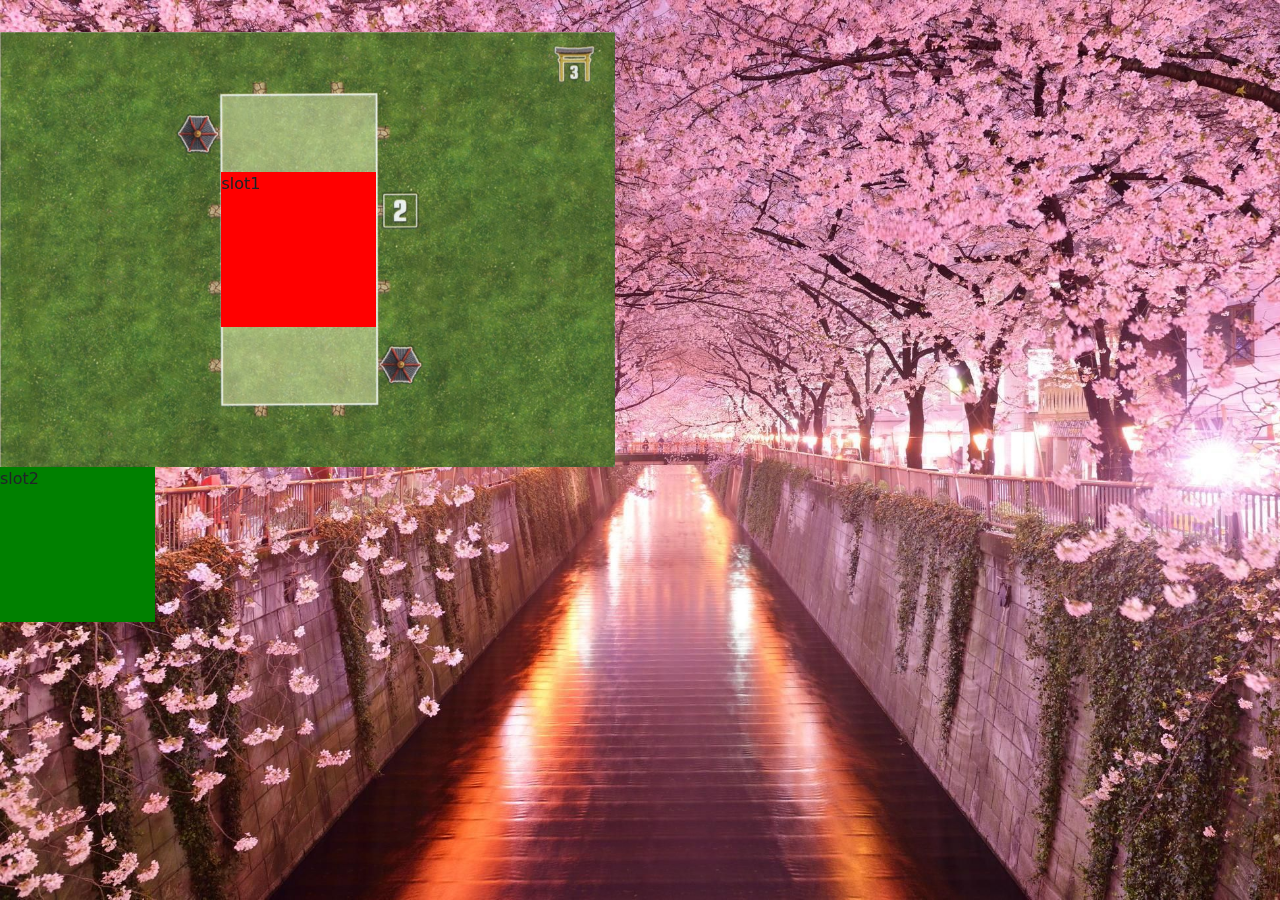
==== desafios/desafio3.html @ ccf7da28 "Fixing errors" ====
<!DOCTYPE html>
<html lang="en">
    <head>
        <meta charset="UTF-8">
        <meta http-equiv="X-UA-Compatible" content="IE=edge">
        <meta name="viewport" content="width=device-width, initial-scale=1.0">
        <!-- SEO -->
        <meta name="description"
        content="Brains Jardin Japones, juego de mesa de Reiner Knizzia">
        <meta name="keywords" content="juego de mesa, juego, brains, jardin japones, reiner knizzia, pegasus.de, laberinto, logica, hobbie, boardgame, boardgames">
        <!-- TITULO -->
        <title>Puzzles</title>
        <!-- FAVICON -->
        <link rel="shortcut icon" href="assets/img/ico/brain-logo.png" type="image/x-icon">
        <!-- TIPOGRAFIAS -->
        <link rel="preconnect" href="https://fonts.googleapis.com">
        <link rel="preconnect" href="https://fonts.gstatic.com" crossorigin>
        <link href="https://fonts.googleapis.com/css2?family=Acme&family=Bangers&family=Bebas+Neue&family=Caveat:wght@500;700&family=Fascinate&family=Indie+Flower&family=Kdam+Thmor+Pro&family=Mali:ital,wght@0,200;0,600;1,400&family=Merriweather:ital,wght@0,300;1,300&family=Montserrat:wght@100&family=Noto+Serif+JP:wght@500&family=Oleo+Script:wght@400;700&family=Orbitron:wght@400;500;700&family=PT+Mono&family=Permanent+Marker&family=Potta+One&family=Press+Start+2P&family=Rubik+Moonrocks&family=Russo+One&family=Sacramento&family=Shadows+Into+Light&family=Source+Code+Pro:ital,wght@0,500;0,800;1,500&family=Special+Elite&family=Stick+No+Bills:wght@200;800&family=Yellowtail&display=swap" rel="stylesheet"> 
        <!-- ESTILOS -->
        <link REL=StyleSheet HREF="../css/estilos.css" TYPE="text/css" MEDIA=screen>
        <!-- BOOTSTRAP -->
        <link rel="stylesheet" href="../libs/bootstrap/css/bootstrap.min.css">
    </head>


<body>



<main>

    <div id="juego">
        <div id="zonaDeJuego">
            <img src="../assets/img/niveles/nivel3.png" alt="" id="mapaSeleccionado">
            <div id="slot1">slot1</div>
            <div id="slot2">slot2</div>
        </div>
    </div>
    
</main>


    <script src="../js/script.js"></script>
    <script src="../libs/bootstrap/js/bootstrap.min.js"></script>
</body>
</html>
---- css/estilos.css ----
/*--------------- VARIABLES ---------------*/
/* Colores */
/* Fuentes */
/*------------FIN VARIABLES-------------*/
#slot1 {
  background-color: red;
  position: absolute;
  height: 155px;
  width: 155px;
  left: 221px;
  top: 172px; }
  #slot1:hover {
    background-color: rgba(250, 16, 16, 0.067); }
  #slot1:active {
    background-image: url("../assets/img/fichas/ficha1.png");
    background-size: cover; }

#slot2 {
  background-color: green;
  position: absolute;
  height: 155px;
  width: 155px; }
  #slot2:hover {
    background-color: rgba(250, 16, 16, 0.067); }
  #slot2:active {
    background-image: url("../assets/img/fichas/ficha1.png");
    background-size: cover; }

/*
@import 'base/reset';
@import 'utilities/mixins';
/*----------SECCION LAYOUT ----------*/
/* @import 'layout/grid';
@import 'layout/header';
@import 'layout/main';
@import 'layout/footer'; */
/*----------SECCION ELEMENTOS ----------*/
/* @import 'components/logo';
@import 'components/nav';
@import 'components/redes';
@import 'components/whatsapp'; */
/*----------SECCION HTMLs ----------*/
/* @import 'views/unete_al_equipo';

@import 'views/productos';
@import 'views/quienes_somos';
@import 'views/ver_carrito'; */
/*---------- SECCION MEDIA QUERIES ----------*/
/* @import ''; */
/* FUENTES PRINCIPALES 
    font-family: 'Orbitron', sans-serif;
    font-family: 'Shadows Into Light', cursive;
    font-family: 'Special Elite', cursive;
    font-family: 'Stick No Bills', sans-serif;
    font-family: 'Press Start 2P', cursive;
    */
/* SECUNDARIAS
    font-family: 'Acme', sans-serif;
    font-family: 'Bangers', cursive;
    font-family: 'Bebas Neue', cursive;
    font-family: 'Caveat', cursive;
    font-family: 'Fascinate', cursive;
    font-family: 'Indie Flower', cursive;
    font-family: 'Kdam Thmor Pro', sans-serif;
    font-family: 'Mali', cursive;
    font-family: 'Merriweather', serif;
    font-family: 'Montserrat', sans-serif;
    font-family: 'Noto Serif JP', serif;
    font-family: 'Oleo Script', cursive;
    font-family: 'Orbitron', sans-serif;
    font-family: 'Permanent Marker', cursive;
    font-family: 'Potta One', cursive;
    font-family: 'Press Start 2P', cursive;
    font-family: 'PT Mono', monospace;
    font-family: 'Rubik Moonrocks', cursive;
    font-family: 'Russo One', sans-serif;
    font-family: 'Sacramento', cursive;
    font-family: 'Shadows Into Light', cursive;
    font-family: 'Source Code Pro', monospace;
    font-family: 'Special Elite', cursive;
    font-family: 'Stick No Bills', sans-serif;
    font-family: 'Yellowtail', cursive;
*/
* {
  margin: 0;
  padding: 0;
  text-decoration: none;
  list-style: none;
  box-sizing: border-box; }

html {
  height: auto; }

body {
  font-family: "Roboto Mono", monospace;
  background-image: url("../assets/img/background/background4.jpg");
  background-attachment: fixed;
  background-size: cover;
  height: 100%;
  min-height: 100%; }

.main {
  min-height: 80vh;
  display: flex;
  flex-direction: column;
  align-items: center; }

#juego {
  display: flex;
  margin-top: 2em;
  margin-bottom: 2em; }

#mapaAnterior, #mapaSiguiente {
  background-color: #d14ea5cc;
  margin: 0 1em 0 1em; }

.instrucciones {
  background-color: #d14ea5cc;
  margin: 5em;
  padding: 2em;
  border-radius: 1em;
  color: #fde7f8;
  font-size: 2em;
  font-family: 'Caveat', cursive; }

.subtitulo {
  text-align: center;
  text-shadow: #400242 0px 0px 8px;
  font-size: larger; }

#fichas {
  display: flex;
  margin-bottom: 2em; }

#fichas div {
  transform: scale(0.8);
  margin: 0 -1em 0 -1em;
  border: 0.3em solid #400242; }

#botonesDeGiro {
  display: flex; }

#botonesDeGiro button {
  margin: 0 3em 2em 3em; }

.titulo {
  color: #fde7f8;
  font-weight: bold;
  text-shadow: #ec0785 0px 0px 0.2em; }

.btnJuego {
  text-align: center;
  display: inline-block;
  font-size: 1em;
  padding: 1em 2em;
  transition-duration: 0.4s;
  background-color: #fed5ff;
  color: #f54242d0;
  border: 0.2em solid #f396e3;
  text-transform: uppercase;
  font-weight: bold;
  width: 100%;
  height: 100%; }
  .btnJuego:hover {
    background-color: #d14ea5cc;
    color: #fde7f8; }

.btnGirar {
  border-radius: 100%;
  width: 40px;
  height: 40px;
  color: #f8d3e7;
  text-shadow: #400240 0px 0px 0.2em;
  font-size: 1.8em;
  font-family: 'Special Elite', cursive;
  background-color: #ee09b5cc;
  border-color: #f396e3; }

nav ul {
  display: flex;
  justify-content: space-around;
  background-color: #d14ea5cc;
  height: 2em;
  align-items: center;
  font-family: 'Kdam Thmor Pro', sans-serif;
  font-weight: bolder; }

nav ul a:visited {
  color: #fde7f8; }

nav ul a:active {
  color: #f54242d0; }

#sesion {
  background-color: #0000;
  border: 0; }

.sessionContainer {
  display: flex;
  width: 100%;
  justify-self: center;
  justify-content: space-evenly; }

.btnSession {
  max-width: 300px;
  min-width: 200px;
  width: 100%;
  margin: 1em 0 1em 0;
  text-align: center;
  display: inline-block;
  font-size: 1em;
  padding: 1em 2em;
  transition-duration: 0.4s;
  background-color: #fed5ff;
  color: #f54242d0;
  border: 2px solid #f396e3;
  text-transform: uppercase;
  font-weight: bold; }

.btnSession:hover {
  background-color: #d14ea5cc;
  color: #fde7f8; }

#instrucciones {
  margin: 1em 3em 1em 3em;
  font-family: 'Kdam Thmor Pro', sans-serif;
  color: #fde7f8;
  background-color: #d14ea5cc;
  border-radius: 1em;
  padding: 1em 1em 0.5em 1em; }

.footer {
  color: #fde7f8;
  background-color: #d14ea5cc;
  padding: 1em; }

.footer h6 {
  font-size: small;
  line-height: 1em; }

#sesionForm {
  background-color: #d14ea5cc;
  text-align: center;
  border-radius: 2em; }

/* ---------- LOADER ---------- */
/* .loader {
    width: 96px;
    box-sizing: content-box;
    height: 48px;
    background: #6e972c;
    border-color: #bfe0a0;
    border-style: solid;
    border-width: 2px 2px 50px 2px;
    border-radius: 100%;
    position: relative;
    animation: 3s yinYang linear infinite;
  }
  .loader:before {
    content: "";
    position: absolute;
    top: 50%;
    left: 0;
    background: #6e972c;
    border: 18px solid #bfe0a0;
    border-radius: 100%;
    width: 12px;
    height: 12px;
    box-sizing: content-box;
  }
  .loader:after {
    content: "";
    position: absolute;
    top: 50%;
    left: 50%;
    background: #bfe0a0;
    border: 18px solid #6e972c;
    border-radius: 100%;
    width: 12px;
    height: 12px;
    box-sizing: content-box;
  }
  @keyframes yinYang {
    100%{transform: rotate(360deg)}
  } */
/* ---------- FIN LOADER ---------- */
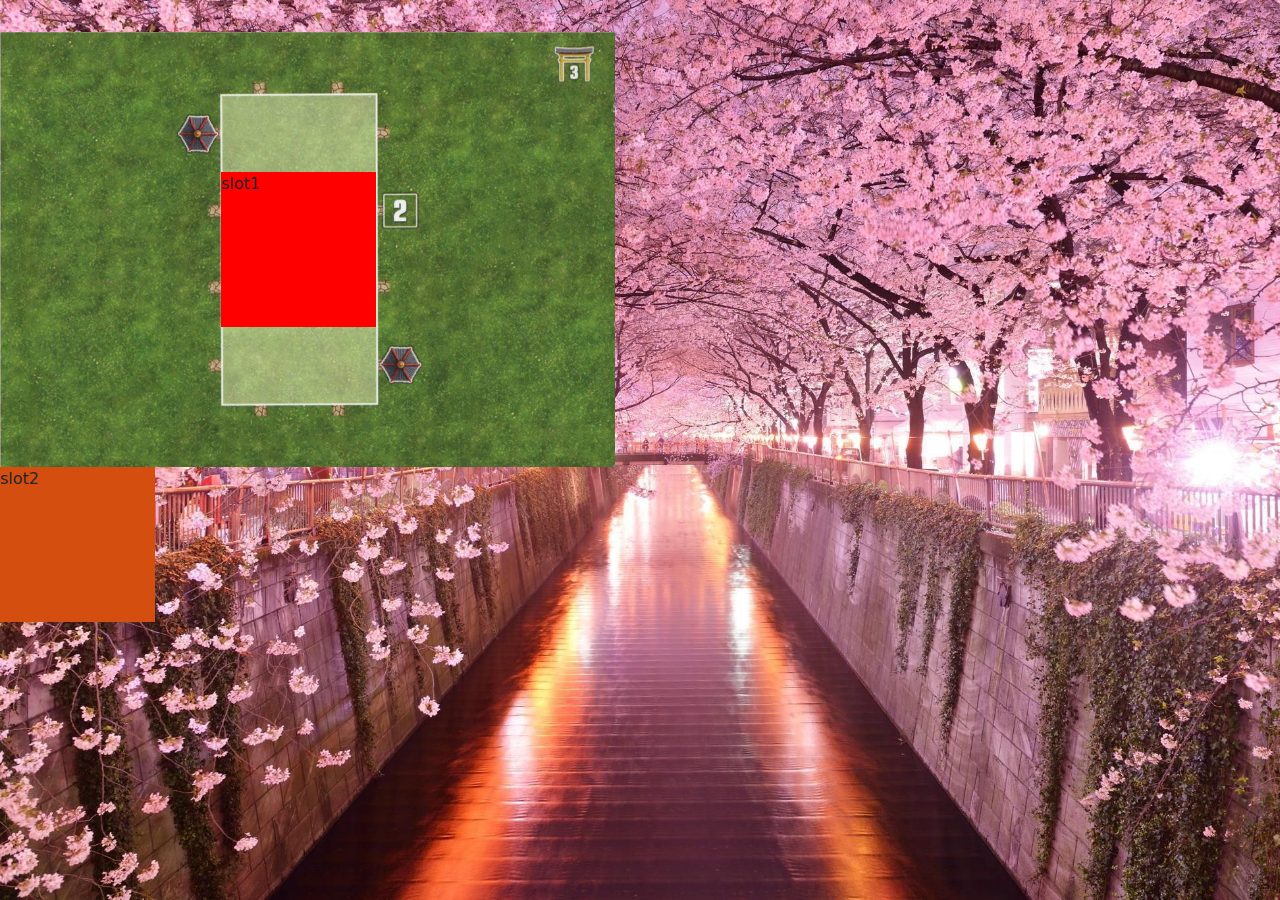
==== commit 47f7db35: "UPDATE" ====
--- a/desafios/desafio3.html
+++ b/desafios/desafio3.html
@@ -18,17 +18,14 @@
         <link href="https://fonts.googleapis.com/css2?family=Acme&family=Bangers&family=Bebas+Neue&family=Caveat:wght@500;700&family=Fascinate&family=Indie+Flower&family=Kdam+Thmor+Pro&family=Mali:ital,wght@0,200;0,600;1,400&family=Merriweather:ital,wght@0,300;1,300&family=Montserrat:wght@100&family=Noto+Serif+JP:wght@500&family=Oleo+Script:wght@400;700&family=Orbitron:wght@400;500;700&family=PT+Mono&family=Permanent+Marker&family=Potta+One&family=Press+Start+2P&family=Rubik+Moonrocks&family=Russo+One&family=Sacramento&family=Shadows+Into+Light&family=Source+Code+Pro:ital,wght@0,500;0,800;1,500&family=Special+Elite&family=Stick+No+Bills:wght@200;800&family=Yellowtail&display=swap" rel="stylesheet"> 
         <!-- ESTILOS -->
         <link REL=StyleSheet HREF="../css/estilos.css" TYPE="text/css" MEDIA=screen>
+        <!-- SCRIPT -->
+        <script src="../js/script.js"></script>
         <!-- BOOTSTRAP -->
         <link rel="stylesheet" href="../libs/bootstrap/css/bootstrap.min.css">
     </head>
-
-
 <body>
 
-
-
 <main>
-
     <div id="juego">
         <div id="zonaDeJuego">
             <img src="../assets/img/niveles/nivel3.png" alt="" id="mapaSeleccionado">
@@ -40,7 +37,6 @@
 </main>
 
 
-    <script src="../js/script.js"></script>
     <script src="../libs/bootstrap/js/bootstrap.min.js"></script>
 </body>
 </html>--- a/css/estilos.css
+++ b/css/estilos.css
@@ -2,6 +2,199 @@
 /* Colores */
 /* Fuentes */
 /*------------FIN VARIABLES-------------*/
+/*RESET y ESTILOS GENERALES*/
+* {
+  margin: 0;
+  padding: 0;
+  text-decoration: none;
+  list-style: none;
+  box-sizing: border-box; }
+
+html {
+  height: auto;
+  width: 100%; }
+
+body {
+  font-family: "Roboto Mono", monospace;
+  background-image: url("../assets/img/background/background4.jpg");
+  background-attachment: fixed;
+  background-size: cover;
+  height: 100%;
+  min-height: 100%; }
+
+.titulo {
+  color: #fde7f8;
+  font-weight: bold;
+  text-shadow: #ec0785 0px 0px 0.2em; }
+
+/*FIN ESTILOS GENERALES*/
+/*----------SECCION LAYOUT ----------*/
+/* MAIN */
+.main {
+  min-height: 80vh;
+  display: flex;
+  flex-direction: column;
+  align-items: center; }
+
+/* 
+.main {
+    grid-area: main;
+    margin-left: 4rem;
+    margin-right: 4rem;
+    padding-top: 2em;
+    padding-bottom: 2em;
+    &__seccion{
+        display: flex;}
+    &__img--left {
+        width: 20rem;
+        height: 20rem;
+        border-radius: 1rem;
+        margin-right: 4rem;}
+    &__seccion img {
+        border: 10px;
+        padding: 0;}
+    &__img--right {
+        margin-left: 4rem;
+        right: 0;
+        width: 20rem;
+        height: 20rem;
+        border-radius: 1rem;}  
+    & p{
+        text-align: justify;
+        text-overflow: inherit;}  
+} */
+/*   FOOTER                                                    */
+.footer {
+  color: #fde7f8;
+  background-color: #d14ea5cc;
+  padding: 1em; }
+
+.footer h6 {
+  font-size: small;
+  line-height: 1em; }
+
+/* .footer {
+    grid-area: footer;
+    background-image: url(/assets/img/background.jpg);
+    background-color: black;
+    background-position: 0rem;
+    background-repeat: no-repeat;
+    width: 100%;
+    font-family: 'Times New Roman', Times, serif;
+    font-size: x-small;
+    color: $color-primario;
+    height: auto;
+    &--principal {
+        display: flex;
+        color: $color-primario;
+        width: 100%;
+        font-family: 'Times New Roman', Times, serif;
+        font-size: 0.6rem;}
+    &--inferior {
+        grid-area: footer--inferior;
+        display: flex;
+        color: #d2e0bd;
+        background-color: $color-primario--alfa;
+        width: 100%;
+        height: 2rem;
+        font-family: 'Times New Roman', Times, serif;
+        font-size: 1rem;
+        justify-content: center;
+        align-items: center;}
+        a{
+            &:visited {
+            color: $color-primario;
+            text-decoration: none;}
+            &:hover {
+            color: red;
+            text-decoration: none;}  
+            &:active {
+            color: #dfc;
+            text-decoration: none;}
+            &:link {
+            color: $color-primario;
+            text-decoration: none;}}
+    &__columna--izquierda {
+        text-align: justify;
+        padding: 0.5rem;
+        width: 40%;
+        background-color: #a8ca7411;}
+    &__columna--centro {
+        padding: 0.5rem;
+        background-color: #a8ca7411;
+        flex-grow: 2;
+        div{ 
+            display: flex;
+            a {
+            display: flex;
+            align-items: center;
+            padding: 0.1;}
+            p {
+            display: inline-block;}
+        &:hover>* {
+            scale: 1.2;}}}
+    &__columna--derecha {
+        padding: 0.5rem;
+        width: auto;
+        background-color: #a8ca7411;}
+} */
+/*----------SECCION ELEMENTOS ----------*/
+/*-------------------------------- NAVEGADOR ----------------------------------- */
+nav ul {
+  display: flex;
+  justify-content: space-around;
+  background-color: #d14ea5cc;
+  height: 2em;
+  align-items: center;
+  font-family: 'Kdam Thmor Pro', sans-serif;
+  font-weight: bolder; }
+
+nav ul a:visited {
+  color: #fde7f8; }
+
+nav ul a:active {
+  color: #f54242d0; }
+
+/* 
+ .navegador {
+    grid-area: navegador;
+    border: $color-primario;
+    background-color: gray;
+    position: sticky;
+    top: 0vh;
+    z-index: 99;
+    a{
+        text-decoration: none;
+    &:visited {
+        color: rgb(217, 226, 202);}
+    &:hover {
+        color: green;}
+    &:active {
+        color: black;}
+    &:link {
+        color: rgb(217, 226, 202);}}
+    &__menu {
+        width: 100%;
+        position: relative;
+        display: flex;
+        justify-content: space-around;
+        li {
+            transition: 0.4s;
+            &:hover {
+                transform: scale(1.2);
+                background: rgb(218, 243, 118);}}
+            &--responsive {
+                display: none;
+                li{
+            &:hover {
+                background-color: $color-secundario--alfa;}}}}
+} 
+*/
+/* NAVEGADOR RESPONSIVE*/
+/* .fa-bars {
+    display: none;
+} */
+/*----------SECCION HTMLs ----------*/
 #slot1 {
   background-color: red;
   position: absolute;
@@ -16,7 +209,7 @@
     background-size: cover; }
 
 #slot2 {
-  background-color: green;
+  background-color: #d44e10;
   position: absolute;
   height: 155px;
   width: 155px; }
@@ -26,94 +219,6 @@
     background-image: url("../assets/img/fichas/ficha1.png");
     background-size: cover; }
 
-/*
-@import 'base/reset';
-@import 'utilities/mixins';
-/*----------SECCION LAYOUT ----------*/
-/* @import 'layout/grid';
-@import 'layout/header';
-@import 'layout/main';
-@import 'layout/footer'; */
-/*----------SECCION ELEMENTOS ----------*/
-/* @import 'components/logo';
-@import 'components/nav';
-@import 'components/redes';
-@import 'components/whatsapp'; */
-/*----------SECCION HTMLs ----------*/
-/* @import 'views/unete_al_equipo';
-
-@import 'views/productos';
-@import 'views/quienes_somos';
-@import 'views/ver_carrito'; */
-/*---------- SECCION MEDIA QUERIES ----------*/
-/* @import ''; */
-/* FUENTES PRINCIPALES 
-    font-family: 'Orbitron', sans-serif;
-    font-family: 'Shadows Into Light', cursive;
-    font-family: 'Special Elite', cursive;
-    font-family: 'Stick No Bills', sans-serif;
-    font-family: 'Press Start 2P', cursive;
-    */
-/* SECUNDARIAS
-    font-family: 'Acme', sans-serif;
-    font-family: 'Bangers', cursive;
-    font-family: 'Bebas Neue', cursive;
-    font-family: 'Caveat', cursive;
-    font-family: 'Fascinate', cursive;
-    font-family: 'Indie Flower', cursive;
-    font-family: 'Kdam Thmor Pro', sans-serif;
-    font-family: 'Mali', cursive;
-    font-family: 'Merriweather', serif;
-    font-family: 'Montserrat', sans-serif;
-    font-family: 'Noto Serif JP', serif;
-    font-family: 'Oleo Script', cursive;
-    font-family: 'Orbitron', sans-serif;
-    font-family: 'Permanent Marker', cursive;
-    font-family: 'Potta One', cursive;
-    font-family: 'Press Start 2P', cursive;
-    font-family: 'PT Mono', monospace;
-    font-family: 'Rubik Moonrocks', cursive;
-    font-family: 'Russo One', sans-serif;
-    font-family: 'Sacramento', cursive;
-    font-family: 'Shadows Into Light', cursive;
-    font-family: 'Source Code Pro', monospace;
-    font-family: 'Special Elite', cursive;
-    font-family: 'Stick No Bills', sans-serif;
-    font-family: 'Yellowtail', cursive;
-*/
-* {
-  margin: 0;
-  padding: 0;
-  text-decoration: none;
-  list-style: none;
-  box-sizing: border-box; }
-
-html {
-  height: auto; }
-
-body {
-  font-family: "Roboto Mono", monospace;
-  background-image: url("../assets/img/background/background4.jpg");
-  background-attachment: fixed;
-  background-size: cover;
-  height: 100%;
-  min-height: 100%; }
-
-.main {
-  min-height: 80vh;
-  display: flex;
-  flex-direction: column;
-  align-items: center; }
-
-#juego {
-  display: flex;
-  margin-top: 2em;
-  margin-bottom: 2em; }
-
-#mapaAnterior, #mapaSiguiente {
-  background-color: #d14ea5cc;
-  margin: 0 1em 0 1em; }
-
 .instrucciones {
   background-color: #d14ea5cc;
   margin: 5em;
@@ -123,30 +228,41 @@
   font-size: 2em;
   font-family: 'Caveat', cursive; }
 
+#juego {
+  display: flex;
+  margin-top: 2em;
+  margin-bottom: 2em; }
+
+#mapaAnterior, #mapaSiguiente {
+  background-color: #d14ea5cc;
+  margin: 0 1em 0 1em; }
+
 .subtitulo {
   text-align: center;
   text-shadow: #400242 0px 0px 8px;
   font-size: larger; }
 
-#fichas {
+#divFichas {
   display: flex;
   margin-bottom: 2em; }
 
-#fichas div {
+.ficha {
+  background-color: #111;
+  z-index: 999; }
+  .ficha img:hover {
+    z-index: 1;
+    visibility: 90%;
+    opacity: 90%; }
+
+#divFichas div {
   transform: scale(0.8);
   margin: 0 -1em 0 -1em;
   border: 0.3em solid #400242; }
 
 #botonesDeGiro {
   display: flex; }
-
-#botonesDeGiro button {
-  margin: 0 3em 2em 3em; }
-
-.titulo {
-  color: #fde7f8;
-  font-weight: bold;
-  text-shadow: #ec0785 0px 0px 0.2em; }
+  #botonesDeGiro button {
+    margin: 0 3em 2em 3em; }
 
 .btnJuego {
   text-align: center;
@@ -176,21 +292,8 @@
   background-color: #ee09b5cc;
   border-color: #f396e3; }
 
-nav ul {
-  display: flex;
-  justify-content: space-around;
-  background-color: #d14ea5cc;
-  height: 2em;
-  align-items: center;
-  font-family: 'Kdam Thmor Pro', sans-serif;
-  font-weight: bolder; }
-
-nav ul a:visited {
-  color: #fde7f8; }
-
-nav ul a:active {
-  color: #f54242d0; }
-
+/*---------- SECCION MEDIA QUERIES ----------*/
+/* @import ''; */
 #sesion {
   background-color: #0000;
   border: 0; }
@@ -229,19 +332,16 @@
   border-radius: 1em;
   padding: 1em 1em 0.5em 1em; }
 
-.footer {
-  color: #fde7f8;
-  background-color: #d14ea5cc;
-  padding: 1em; }
-
-.footer h6 {
-  font-size: small;
-  line-height: 1em; }
-
-#sesionForm {
+.formulario {
+  display: flex;
+  flex-direction: column; }
+
+.sesionForm {
   background-color: #d14ea5cc;
   text-align: center;
-  border-radius: 2em; }
+  border-radius: 1em;
+  padding: 1em 3em 1em 3em;
+  margin: 2em 0 3em 0; }
 
 /* ---------- LOADER ---------- */
 /* .loader {
@@ -284,3 +384,37 @@
     100%{transform: rotate(360deg)}
   } */
 /* ---------- FIN LOADER ---------- */
+/* FUENTES PRINCIPALES 
+    font-family: 'Orbitron', sans-serif;
+    font-family: 'Shadows Into Light', cursive;
+    font-family: 'Special Elite', cursive;
+    font-family: 'Stick No Bills', sans-serif;
+    font-family: 'Press Start 2P', cursive;
+    */
+/* SECUNDARIAS
+    font-family: 'Acme', sans-serif;
+    font-family: 'Bangers', cursive;
+    font-family: 'Bebas Neue', cursive;
+    font-family: 'Caveat', cursive;
+    font-family: 'Fascinate', cursive;
+    font-family: 'Indie Flower', cursive;
+    font-family: 'Kdam Thmor Pro', sans-serif;
+    font-family: 'Mali', cursive;
+    font-family: 'Merriweather', serif;
+    font-family: 'Montserrat', sans-serif;
+    font-family: 'Noto Serif JP', serif;
+    font-family: 'Oleo Script', cursive;
+    font-family: 'Orbitron', sans-serif;
+    font-family: 'Permanent Marker', cursive;
+    font-family: 'Potta One', cursive;
+    font-family: 'Press Start 2P', cursive;
+    font-family: 'PT Mono', monospace;
+    font-family: 'Rubik Moonrocks', cursive;
+    font-family: 'Russo One', sans-serif;
+    font-family: 'Sacramento', cursive;
+    font-family: 'Shadows Into Light', cursive;
+    font-family: 'Source Code Pro', monospace;
+    font-family: 'Special Elite', cursive;
+    font-family: 'Stick No Bills', sans-serif;
+    font-family: 'Yellowtail', cursive;
+*/
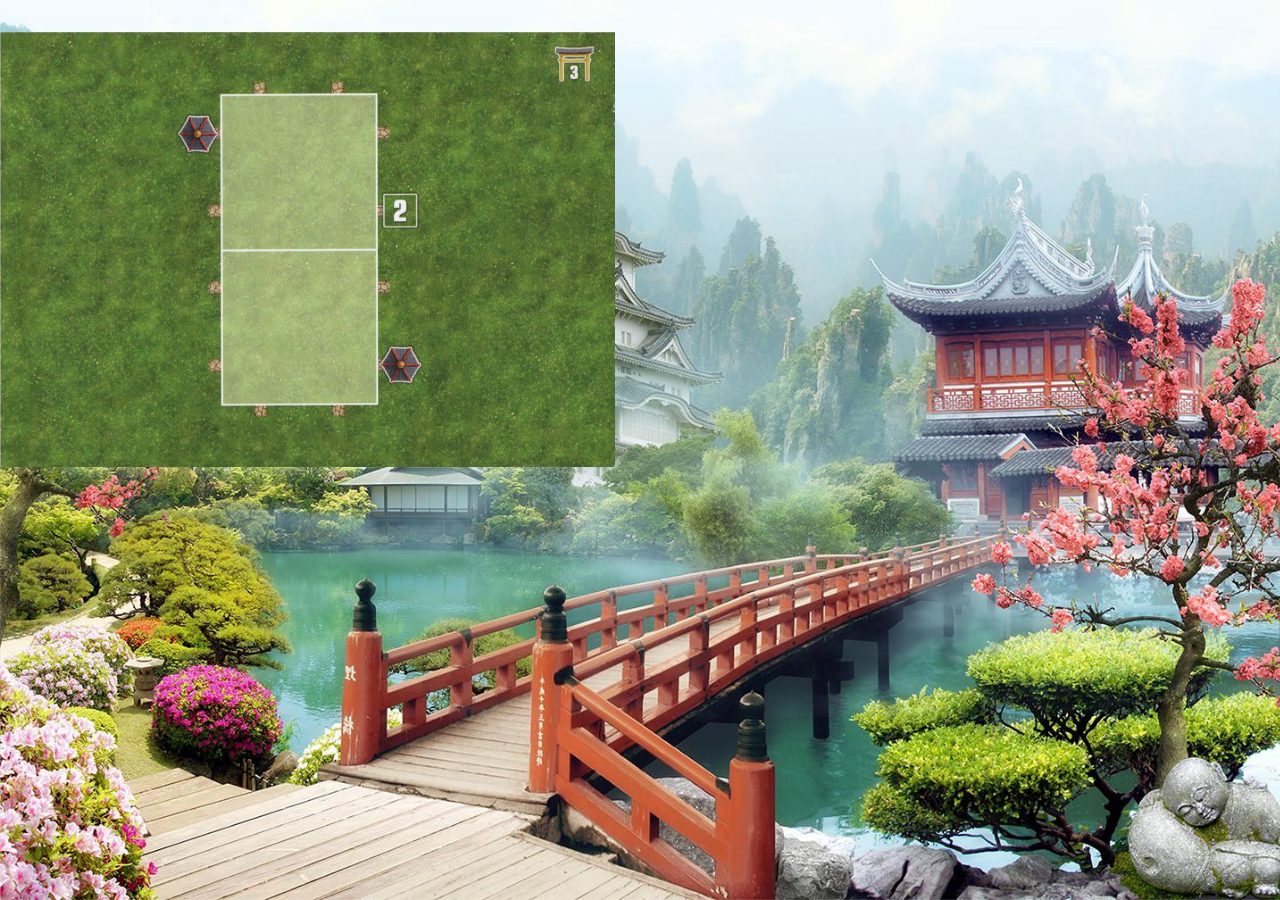
==== commit 218e11ab: "Operadores avanzados y Librerías" ====
--- a/desafios/desafio3.html
+++ b/desafios/desafio3.html
@@ -29,8 +29,8 @@
     <div id="juego">
         <div id="zonaDeJuego">
             <img src="../assets/img/niveles/nivel3.png" alt="" id="mapaSeleccionado">
-            <div id="slot1">slot1</div>
-            <div id="slot2">slot2</div>
+            <div id="slots"></div>
+            
         </div>
     </div>
     
--- a/css/estilos.css
+++ b/css/estilos.css
@@ -16,7 +16,7 @@
 
 body {
   font-family: "Roboto Mono", monospace;
-  background-image: url("../assets/img/background/background4.jpg");
+  background-image: url("../assets/img/background/nivel19.jpg");
   background-attachment: fixed;
   background-size: cover;
   height: 100%;
@@ -25,7 +25,8 @@
 .titulo {
   color: #fde7f8;
   font-weight: bold;
-  text-shadow: #ec0785 0px 0px 0.2em; }
+  text-shadow: #ec0785 0px 0px 0.2em;
+  text-align: center; }
 
 /*FIN ESTILOS GENERALES*/
 /*----------SECCION LAYOUT ----------*/
@@ -196,28 +197,20 @@
 } */
 /*----------SECCION HTMLs ----------*/
 #slot1 {
-  background-color: red;
+  left: 586px;
+  top: 355px; }
+
+#slot2 {
+  left: 586px;
+  top: 505px; }
+
+.slots {
+  background-color: #fff3;
   position: absolute;
-  height: 155px;
-  width: 155px;
-  left: 221px;
-  top: 172px; }
-  #slot1:hover {
+  height: 157px;
+  width: 157px; }
+  .slots:hover {
     background-color: rgba(250, 16, 16, 0.067); }
-  #slot1:active {
-    background-image: url("../assets/img/fichas/ficha1.png");
-    background-size: cover; }
-
-#slot2 {
-  background-color: #d44e10;
-  position: absolute;
-  height: 155px;
-  width: 155px; }
-  #slot2:hover {
-    background-color: rgba(250, 16, 16, 0.067); }
-  #slot2:active {
-    background-image: url("../assets/img/fichas/ficha1.png");
-    background-size: cover; }
 
 .instrucciones {
   background-color: #d14ea5cc;
@@ -292,8 +285,6 @@
   background-color: #ee09b5cc;
   border-color: #f396e3; }
 
-/*---------- SECCION MEDIA QUERIES ----------*/
-/* @import ''; */
 #sesion {
   background-color: #0000;
   border: 0; }
@@ -324,6 +315,50 @@
   background-color: #d14ea5cc;
   color: #fde7f8; }
 
+.formulario {
+  display: flex;
+  flex-direction: column; }
+
+.sesionForm {
+  background-color: #d14ea5cc;
+  text-align: center;
+  border-radius: 1em;
+  padding: 1em 3em 1em 3em;
+  margin: 2em 0 3em 0; }
+
+#cerrarSesion {
+  margin: auto; }
+
+#contenedorCuenta {
+  display: flex;
+  flex-direction: column;
+  background-color: #d14ea5cc;
+  border-radius: 1em;
+  margin: 1em 0 1em 0;
+  padding: 1em;
+  width: 90%;
+  min-width: 500px; }
+
+#nombreCuenta {
+  text-align: center; }
+
+#informacionPersonal {
+  display: flex; }
+
+#divAvatar {
+  text-align: center; }
+
+#avatar {
+  width: 150px;
+  height: 150px;
+  border-radius: 100%;
+  overflow: hidden;
+  margin: 1em 2em 1em 2em; }
+  #avatar img {
+    height: 100%; }
+
+/*---------- SECCION MEDIA QUERIES ----------*/
+/* @import ''; */
 #instrucciones {
   margin: 1em 3em 1em 3em;
   font-family: 'Kdam Thmor Pro', sans-serif;
@@ -331,17 +366,6 @@
   background-color: #d14ea5cc;
   border-radius: 1em;
   padding: 1em 1em 0.5em 1em; }
-
-.formulario {
-  display: flex;
-  flex-direction: column; }
-
-.sesionForm {
-  background-color: #d14ea5cc;
-  text-align: center;
-  border-radius: 1em;
-  padding: 1em 3em 1em 3em;
-  margin: 2em 0 3em 0; }
 
 /* ---------- LOADER ---------- */
 /* .loader {
@@ -390,7 +414,7 @@
     font-family: 'Special Elite', cursive;
     font-family: 'Stick No Bills', sans-serif;
     font-family: 'Press Start 2P', cursive;
-    */
+*/
 /* SECUNDARIAS
     font-family: 'Acme', sans-serif;
     font-family: 'Bangers', cursive;
